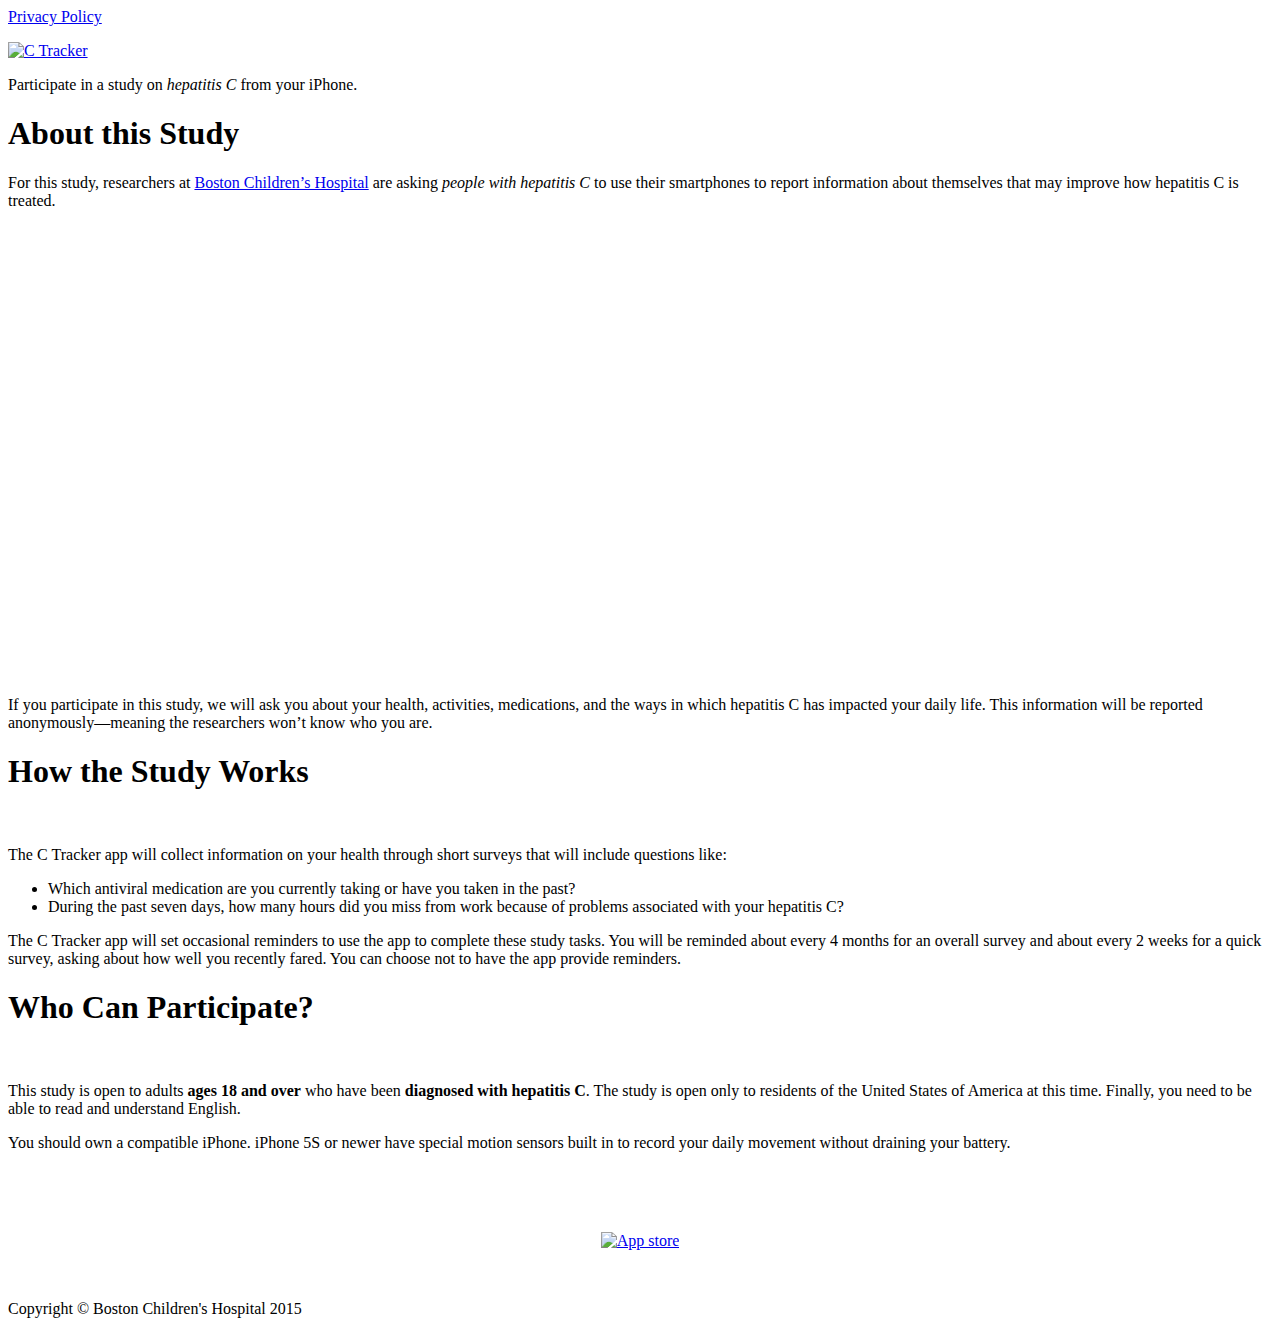
==== index.html @ 18237670 "Typo" ====
<!DOCTYPE html>
<html>
<head>
	<title>C Tracker</title>
	
	<meta http-equiv="X-UA-Compatible" content="IE=edge,chrome=1" />
	<meta http-equiv="Content-Type" content="text/html; charset=utf-8" />
	<link rel="icon" href="static/favicon.png" type="image/png" />
	
	<meta name="viewport" content="initial-scale=1.0, maximum-scale=1.0" />
	<meta name="apple-mobile-web-app-capable" content="no" />
	<meta name="msapplication-TileColor" content="rgb(57,99,159)" />
	<meta name="msapplication-TileImage" content="static/icon-144.png" />
	
	<link rel="apple-touch-icon" sizes="76x76" href="static/icon-76.png" /><!-- non-retina iPad iOS 7+ -->
	<link rel="apple-touch-icon" sizes="120x120" href="static/icon-60@2x.png" /><!-- retina iPhones @2x iOS 7+ -->
	<link rel="apple-touch-icon" sizes="152x152" href="static/icon-76@2x.png" /><!-- retina iPads iOS 7+ -->
	<link rel="apple-touch-icon" sizes="180x180" href="static/icon-60@3x.png" /><!-- retina iPhones @3x iOS 7+ -->
	
	<link rel="stylesheet" type="text/css" href="http://fonts.googleapis.com/css?family=Delius">
	<link rel="stylesheet" type="text/css" href="static/style.css">
</head>
<body>
	<header>
		<div>
			<a href="PrivacyPolicy.html">Privacy Policy</a>
		</div>
	</header>
	<div id="container">
		<div id="content">
			<p id="logo">
				<a href="/"><img src="static/C-Tracker.png" alt="C Tracker"></a>
			</p>
			
			<p class="intro">
				Participate in a study on <i>hepatitis&nbsp;C</i> from your iPhone.
			</p>
			
			<h1>About this Study</h1>
			<p>
				For this study, researchers at <a href="http://www.childrenshospital.org" target="_blank">Boston Children’s Hospital</a> are asking <i>people with hepatitis&nbsp;C</i> to use their smartphones to report information about themselves that may improve how hepatitis&nbsp;C is treated.
			</p>
			<p class="video">
				<iframe src="http://player.vimeo.com/video/137903483" data-config-url="https://player.vimeo.com/video/137903483/config?byline=0&amp;bypass_privacy=1&amp;context=clip.review&amp;default_to_hd=1&amp;like=0&amp;portrait=0&amp;share=0&amp;title=0&amp;watch_later=0&amp;s=8d815fbe32aaf8cddedc898b39e63be40d2e4a94" width="800px" height="450px" frameborder="0" style="border:0" allowfullscreen=""></iframe>
			</p>
			<p>
				If you participate in this study, we will ask you about your health, activities, medications, and the ways in which hepatitis&nbsp;C has impacted your daily life.
				This information will be reported anonymously—meaning the researchers won’t know who you are.
			</p>
			
			<h1>How the Study Works</h1>
			<img class="float-right" src="static/HowItWorks.png" alt="">
			<p>
				The C&nbsp;Tracker app will collect information on your health through short surveys that will include questions like:
				<ul>
					<li>Which antiviral medication are you currently taking or have you taken in the past?</li>
					<li>During the past seven days, how many hours did you miss from work because of problems associated with your hepatitis&nbsp;C?</li>
				</ul>
			</p>
			<p>
				The C&nbsp;Tracker app will set occasional reminders to use the app to complete these study tasks.
				You will be reminded about every 4 months for an overall survey and about every 2 weeks for a quick survey, asking about how well you recently fared.
				You can choose not to have the app provide reminders.
			</p>
			
			<h1>Who Can Participate?</h1>
			<img class="float-left" src="static/WhoCanParticipate.png" alt="">
			<p>
				This study is open to adults <b>ages 18 and over</b> who have been <b>diagnosed with hepatitis&nbsp;C</b>.
				The study is open only to residents of the United States of America at this time.
				Finally, you need to be able to read and understand English.
			</p>
			<p>
				You should own a compatible iPhone.
				iPhone 5S or newer have special motion sensors built in to record your daily movement without draining your battery.
			</p>
			
			<p style="margin-top:5em; text-align:center;">
				<a class="my-svg-container" href="http://c-tracker.org/store">
					<img class="appstore" src="static/AppStore.svg" alt="App store">
				</a>
			</p>
		</div>
	</div>
	<footer>
		<p><a href="http://www.chip.org">
			<img src="static/ResearchInstitute.png" alt="">
		</a></p>
		<p>Copyright © Boston Children's Hospital 2015</p>
	</footer>
</body>
</html>
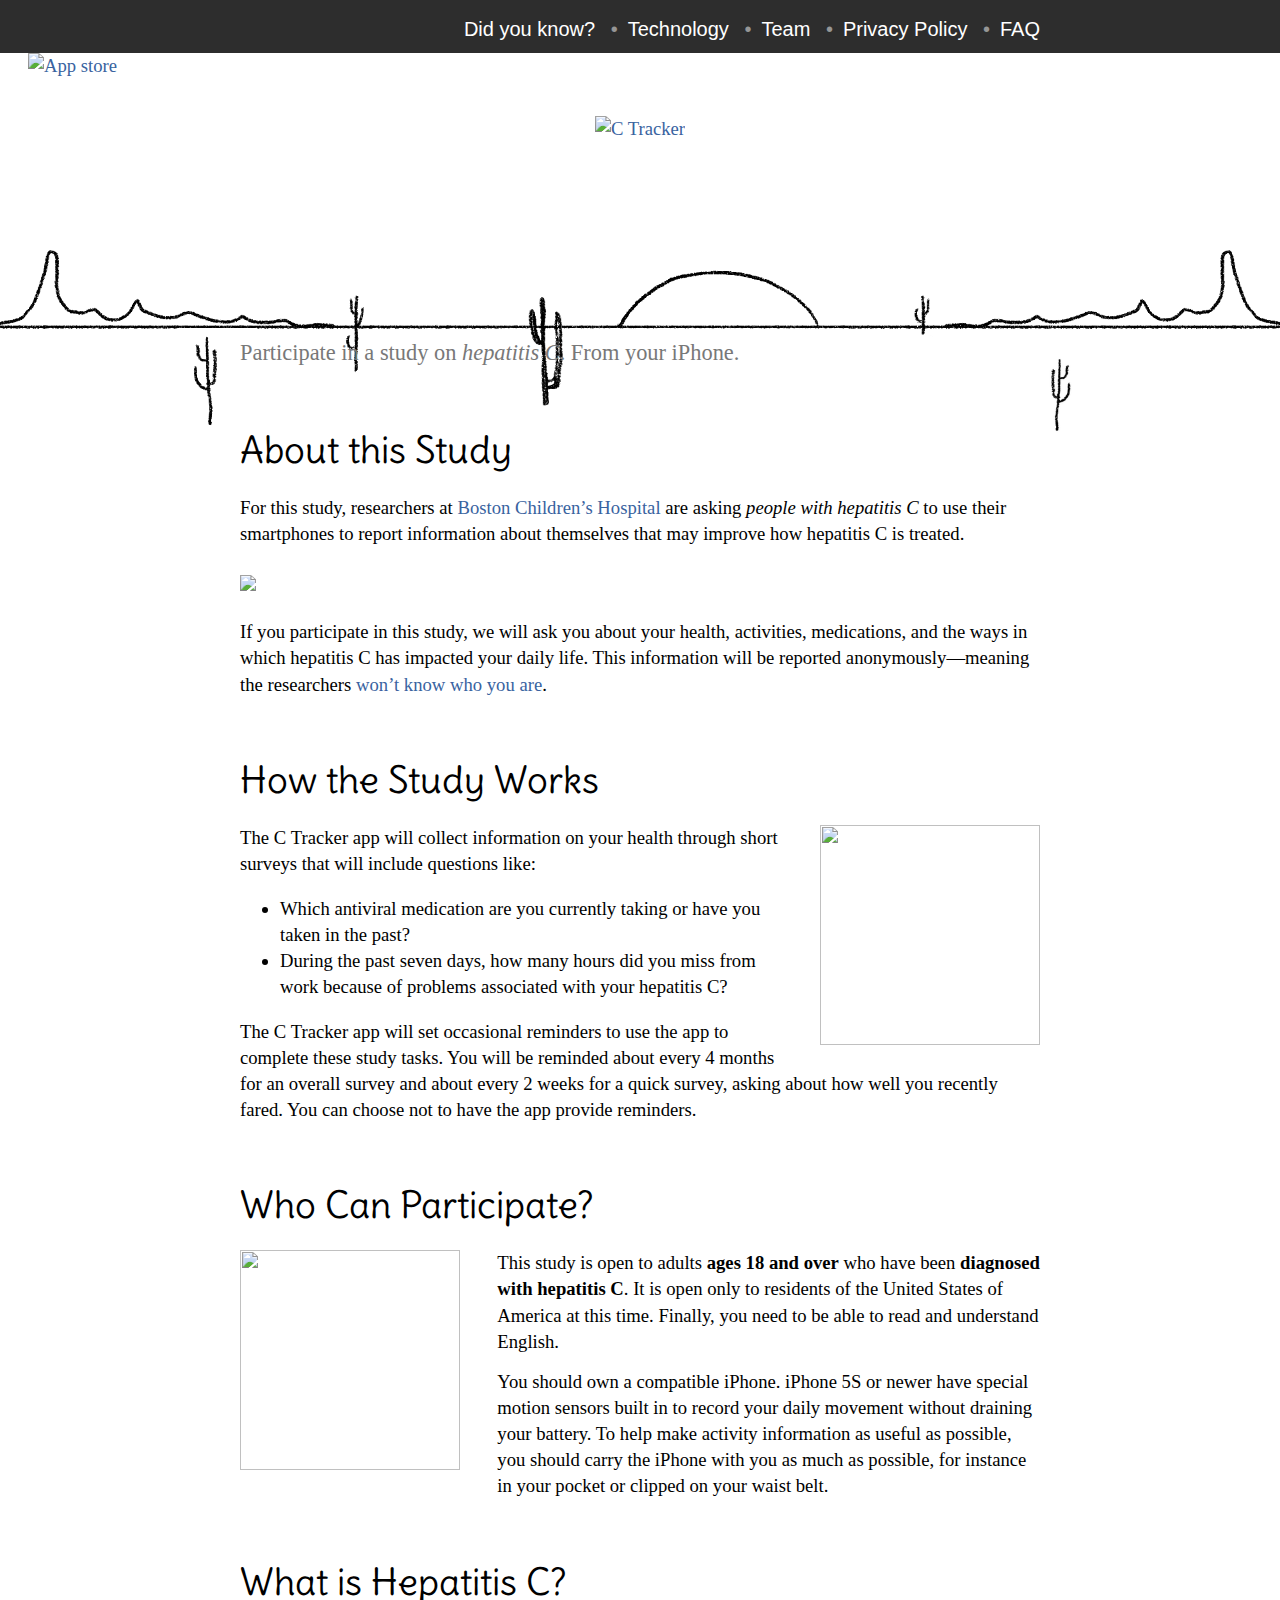
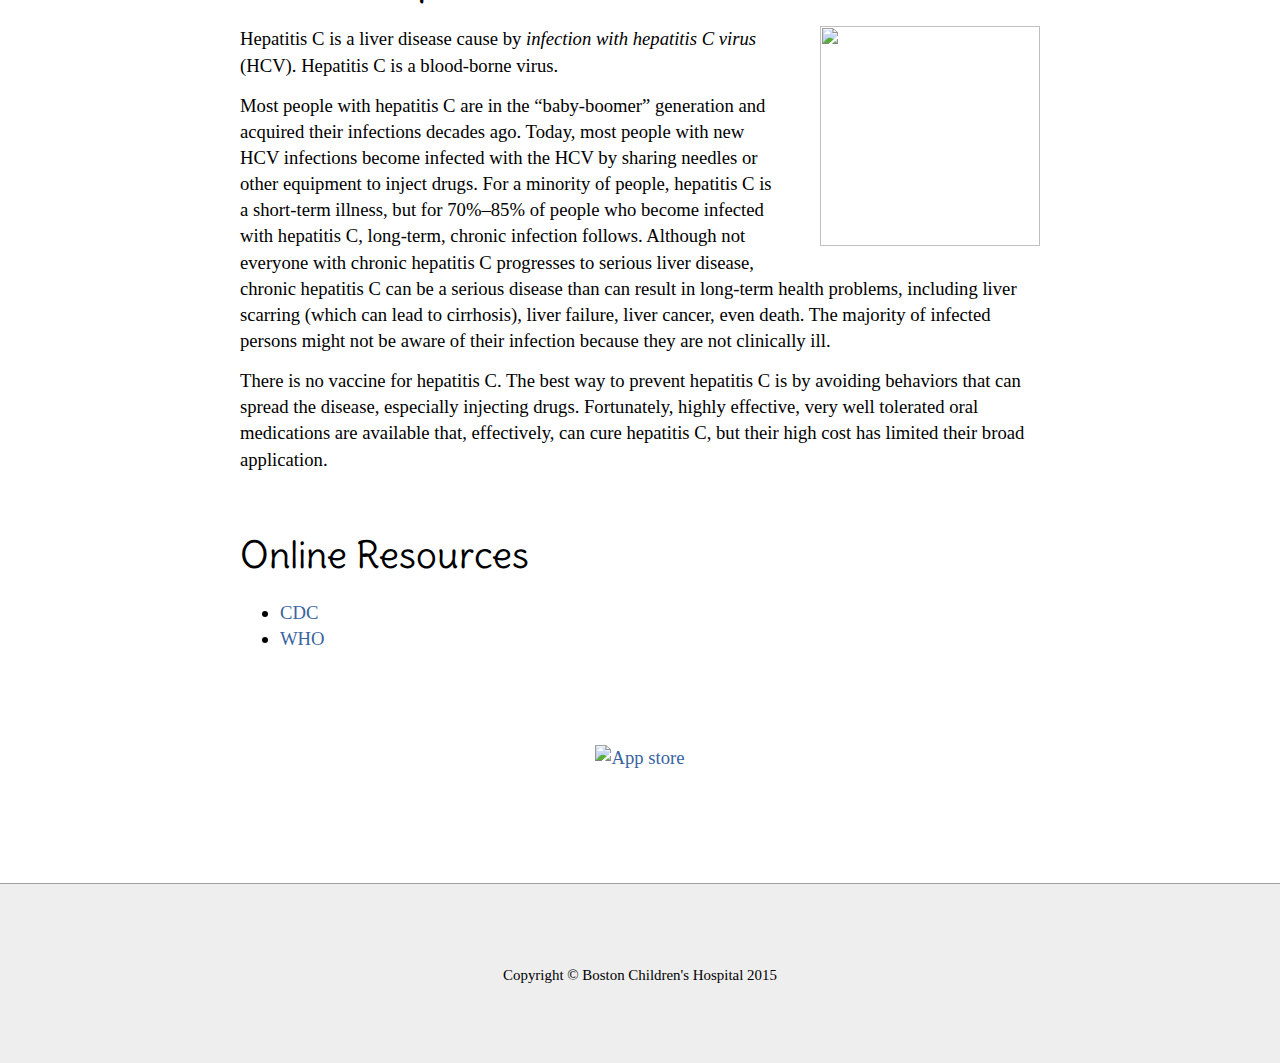
==== commit fc45b5e3: "Update Vimeo URL" ====
--- a/index.html
+++ b/index.html
@@ -3,19 +3,20 @@
 <head>
 	<title>C Tracker</title>
 	
-	<meta http-equiv="X-UA-Compatible" content="IE=edge,chrome=1" />
-	<meta http-equiv="Content-Type" content="text/html; charset=utf-8" />
-	<link rel="icon" href="static/favicon.png" type="image/png" />
+	<meta http-equiv="X-UA-Compatible" content="IE=edge,chrome=1">
+	<meta http-equiv="Content-Type" content="text/html; charset=utf-8">
+	<link rel="icon" href="static/favicon.png" type="image/png">
 	
-	<meta name="viewport" content="initial-scale=1.0, maximum-scale=1.0" />
-	<meta name="apple-mobile-web-app-capable" content="no" />
-	<meta name="msapplication-TileColor" content="rgb(57,99,159)" />
-	<meta name="msapplication-TileImage" content="static/icon-144.png" />
+	<meta name="viewport" content="initial-scale=1.0, maximum-scale=1.0">
+	<meta name="apple-mobile-web-app-capable" content="no">
+	<meta name="apple-itunes-app" content="app-id=997038282">
+	<meta name="msapplication-TileColor" content="rgb(57,99,159)">
+	<meta name="msapplication-TileImage" content="static/Icon-144.png">
 	
-	<link rel="apple-touch-icon" sizes="76x76" href="static/icon-76.png" /><!-- non-retina iPad iOS 7+ -->
-	<link rel="apple-touch-icon" sizes="120x120" href="static/icon-60@2x.png" /><!-- retina iPhones @2x iOS 7+ -->
-	<link rel="apple-touch-icon" sizes="152x152" href="static/icon-76@2x.png" /><!-- retina iPads iOS 7+ -->
-	<link rel="apple-touch-icon" sizes="180x180" href="static/icon-60@3x.png" /><!-- retina iPhones @3x iOS 7+ -->
+	<link rel="apple-touch-icon" sizes="76x76" href="static/Icon-76.png"><!-- non-retina iPad iOS 7+ -->
+	<link rel="apple-touch-icon" sizes="120x120" href="static/Icon-60@2x.png"><!-- retina iPhones @2x iOS 7+ -->
+	<link rel="apple-touch-icon" sizes="152x152" href="static/Icon-76@2x.png"><!-- retina iPads iOS 7+ -->
+	<link rel="apple-touch-icon" sizes="180x180" href="static/Icon-60@3x.png"><!-- retina iPhones @3x iOS 7+ -->
 	
 	<link rel="stylesheet" type="text/css" href="http://fonts.googleapis.com/css?family=Delius">
 	<link rel="stylesheet" type="text/css" href="static/style.css">
@@ -23,70 +24,119 @@
 <body>
 	<header>
 		<div>
-			<a href="PrivacyPolicy.html">Privacy Policy</a>
+			<ul class="navi">
+				<li><a href="http://c-tracker.tumblr.com" target="_blank">Did you know?</a></li>
+				<li><a href="http://c3-pro.chip.org" target="_blank">Technology</a></li>
+				<li><a href="team.html">Team</a></li>
+				<li><a href="PrivacyPolicy.html">Privacy Policy</a></li>
+				<li><a href="FAQ.html">FAQ</a></li>
+			</ul>
 		</div>
 	</header>
 	<div id="container">
+		<div class="download-top">
+			<a href="http://c-tracker.org/store">
+				<img class="appstore" src="static/AppStore.svg" alt="App store">
+			</a>
+		</div>
 		<div id="content">
 			<p id="logo">
-				<a href="/"><img src="static/C-Tracker.png" alt="C Tracker"></a>
+				<a href="index.html"><img src="static/C-Tracker.png" srcset="static/C-Tracker@2x.png 2x, static/C-Tracker@3x.png 3x" alt="C Tracker"></a>
 			</p>
 			
-			<p class="intro">
-				Participate in a study on <i>hepatitis&nbsp;C</i> from your iPhone.
-			</p>
-			
-			<h1>About this Study</h1>
-			<p>
-				For this study, researchers at <a href="http://www.childrenshospital.org" target="_blank">Boston Children’s Hospital</a> are asking <i>people with hepatitis&nbsp;C</i> to use their smartphones to report information about themselves that may improve how hepatitis&nbsp;C is treated.
-			</p>
-			<p class="video">
-				<iframe src="http://player.vimeo.com/video/137903483" data-config-url="https://player.vimeo.com/video/137903483/config?byline=0&amp;bypass_privacy=1&amp;context=clip.review&amp;default_to_hd=1&amp;like=0&amp;portrait=0&amp;share=0&amp;title=0&amp;watch_later=0&amp;s=8d815fbe32aaf8cddedc898b39e63be40d2e4a94" width="800px" height="450px" frameborder="0" style="border:0" allowfullscreen=""></iframe>
-			</p>
-			<p>
-				If you participate in this study, we will ask you about your health, activities, medications, and the ways in which hepatitis&nbsp;C has impacted your daily life.
-				This information will be reported anonymously—meaning the researchers won’t know who you are.
-			</p>
-			
-			<h1>How the Study Works</h1>
-			<img class="float-right" src="static/HowItWorks.png" alt="">
-			<p>
-				The C&nbsp;Tracker app will collect information on your health through short surveys that will include questions like:
-				<ul>
-					<li>Which antiviral medication are you currently taking or have you taken in the past?</li>
-					<li>During the past seven days, how many hours did you miss from work because of problems associated with your hepatitis&nbsp;C?</li>
-				</ul>
-			</p>
-			<p>
-				The C&nbsp;Tracker app will set occasional reminders to use the app to complete these study tasks.
-				You will be reminded about every 4 months for an overall survey and about every 2 weeks for a quick survey, asking about how well you recently fared.
-				You can choose not to have the app provide reminders.
-			</p>
-			
-			<h1>Who Can Participate?</h1>
-			<img class="float-left" src="static/WhoCanParticipate.png" alt="">
-			<p>
-				This study is open to adults <b>ages 18 and over</b> who have been <b>diagnosed with hepatitis&nbsp;C</b>.
-				The study is open only to residents of the United States of America at this time.
-				Finally, you need to be able to read and understand English.
-			</p>
-			<p>
-				You should own a compatible iPhone.
-				iPhone 5S or newer have special motion sensors built in to record your daily movement without draining your battery.
-			</p>
-			
-			<p style="margin-top:5em; text-align:center;">
-				<a class="my-svg-container" href="http://c-tracker.org/store">
-					<img class="appstore" src="static/AppStore.svg" alt="App store">
-				</a>
-			</p>
+<p class="intro">
+	Participate in a study on <i>hepatitis&nbsp;C</i>. From your iPhone.
+</p>
+
+<h1>About this Study</h1>
+<p>
+	For this study, researchers at <a href="http://www.childrenshospital.org" target="_blank">Boston Children’s Hospital</a> are asking <i>people with hepatitis&nbsp;C</i> to use their smartphones to report information about themselves that may improve how hepatitis&nbsp;C is treated.
+</p>
+<div class="video iframe">
+    <img class="ratio" src="static/16x9.png">
+    <iframe src="http://player.vimeo.com/video/138267018" width="800px" height="450px" frameborder="0" allowfullscreen=""></iframe>
+</div>
+<p>
+	If you participate in this study, we will ask you about your health, activities, medications, and the ways in which hepatitis&nbsp;C has impacted your daily life.
+	This information will be reported anonymously—meaning the researchers <a href="PrivacyPolicy.html">won’t know who you are</a>.
+</p>
+
+<h1>How the Study Works</h1>
+<img class="float-right" src="static/HowItWorks.png" srcset="static/HowItWorks@2x.png 2x, static/HowItWorks@3x.png 3x" alt="">
+<p>
+	The C&nbsp;Tracker app will collect information on your health through short surveys that will include questions like:
+	<ul>
+		<li>Which antiviral medication are you currently taking or have you taken in the past?</li>
+		<li>During the past seven days, how many hours did you miss from work because of problems associated with your hepatitis&nbsp;C?</li>
+	</ul>
+</p>
+<p>
+	The C&nbsp;Tracker app will set occasional reminders to use the app to complete these study tasks.
+	You will be reminded about every 4 months for an overall survey and about every 2 weeks for a quick survey, asking about how well you recently fared.
+	You can choose not to have the app provide reminders.
+</p>
+
+<h1>Who Can Participate?</h1>
+<img class="float-left" src="static/WhoCanParticipate.png" srcset="static/WhoCanParticipate@2x.png 2x, static/WhoCanParticipate@3x.png 3x" alt="">
+<p>
+	This study is open to adults <b>ages 18 and over</b> who have been <b>diagnosed with hepatitis&nbsp;C</b>.
+	It is open only to residents of the United States of America at this time.
+	Finally, you need to be able to read and understand English.
+</p>
+<p>
+	You should own a compatible iPhone.
+	iPhone 5S or newer have special motion sensors built in to record your daily movement without draining your battery.
+	To help make activity information as useful as possible, you should carry the iPhone with you as much as possible, for instance in your pocket or clipped on your waist belt.
+</p>
+
+<h1>What is Hepatitis&nbsp;C?</h1>
+<img class="float-right" src="static/HepC.png" srcset="static/HepC@2x.png 2x, static/HepC@3x.png 3x" alt="">
+<p>
+	Hepatitis&nbsp;C is a liver disease cause by <i>infection with hepatitis&nbsp;C virus</i> (HCV).
+	Hepatitis&nbsp;C is a blood-borne virus.
+</p>
+<p>
+	Most people with hepatitis&nbsp;C are in the “baby-boomer” generation and acquired their infections decades ago.
+	Today, most people with new HCV infections become infected with the HCV by sharing needles or other equipment to inject drugs.
+	For a minority of people, hepatitis&nbsp;C is a short-term illness, but for 70%–85% of people who become infected with hepatitis&nbsp;C, long-term, chronic infection follows.
+	Although not everyone with chronic hepatitis&nbsp;C progresses to serious liver disease, chronic hepatitis&nbsp;C can be a serious disease than can result in long-term health problems, including liver scarring (which can lead to cirrhosis), liver failure, liver cancer, even death.
+	The majority of infected persons might not be aware of their infection because they are not clinically ill.
+</p>
+<p>
+	There is no vaccine for hepatitis&nbsp;C.
+	The best way to prevent hepatitis&nbsp;C is by avoiding behaviors that can spread the disease, especially injecting drugs.
+	Fortunately, highly effective, very well tolerated oral medications are available that, effectively, can cure hepatitis&nbsp;C, but their high cost has limited their broad application.
+</p>
+
+<h1>Online Resources</h1>
+<ul>
+	<li><a href="http://www.cdc.gov/hepatitis/hcv/">CDC</a></li>
+	<li><a href="http://www.who.int/mediacentre/factsheets/fs164/en/">WHO</a></li>
+</ul>
+
+<p class="download">
+	<a href="http://c-tracker.org/store">
+		<img class="appstore" src="static/AppStore.svg" alt="App store">
+	</a>
+</p>
+
 		</div>
 	</div>
 	<footer>
 		<p><a href="http://www.chip.org">
-			<img src="static/ResearchInstitute.png" alt="">
+			<img class="institute" src="static/ResearchInstitute-web.png" srcset="static/ResearchInstitute-web@2x.png 2x, static/ResearchInstitute-web@3x.png 3x" alt="">
 		</a></p>
 		<p>Copyright © Boston Children's Hospital 2015</p>
 	</footer>
+	<script>
+		(function(i,s,o,g,r,a,m){i['GoogleAnalyticsObject']=r;i[r]=i[r]||function(){
+					(i[r].q=i[r].q||[]).push(arguments)},i[r].l=1*new Date();a=s.createElement(o),
+				m=s.getElementsByTagName(o)[0];a.async=1;a.src=g;m.parentNode.insertBefore(a,m)
+		})(window,document,'script','//www.google-analytics.com/analytics.js','ga');
+
+		ga('create', 'UA-67311633-1', 'auto');
+		ga('send', 'pageview');
+
+	</script>
 </body>
-</html>
+</html>--- a/static/style.css
+++ b/static/style.css
@@ -0,0 +1,221 @@
+
+html, body {
+	margin: 0; padding: 0;
+	background-color: rgb(238,238,238);
+}
+body {
+	font: normal 400 14pt/1.4 "Georgia Pro", Georgia, serif;
+}
+h1, h2, h3, h4, h5 {
+	font-family: Delius, serif; font-weight: 500;
+}
+h1 {
+	clear: both;
+	margin: 1.5em 0 0.5em;
+}
+p {
+	margin: 0.75em 0 0;
+}
+a {
+	text-decoration: none;
+	color: rgb(57,99,159);
+}
+a:hover {
+	text-decoration: underline;
+}
+a:visited {
+	-webkit-text-decoration-style: dotted; text-decoration-style: dotted;
+}
+
+header {
+	background-color: rgb(45,45,45);
+}
+footer {
+	min-height: 6em;
+	margin: 0; padding: 2em 0 4em;
+	font-size: 0.8em; text-align: center;
+	border-top: 1px solid rgb(160,160,160);
+}
+
+#container {
+	min-height: 70%;
+	padding: 0 1.5em 4em;
+	background: white url("background.png") center 6em no-repeat;
+}
+
+#content {
+	max-width: 800px;
+	margin: 0 auto; padding: 0 0 2em;
+}
+
+#logo {
+	margin: 0; padding: 2.5em 0 12em;
+	text-align: center;
+}
+
+
+/* Classes */
+
+ul.navi {
+	margin: 0; padding: 0;
+	list-style-type: none;
+	color: rgba(255,255,255,0.5);
+}
+.navi li:before, .navi li:hover:before, .navi li::before, .navi li:hover::before {
+	content: "•";
+	margin: 0 0.5em;
+	text-decoration: none;
+}
+
+.intro {
+	margin-top: 2em;
+	font-size: 1.2em; color: rgb(120,120,120);
+}
+
+.video {
+	margin: 1.5em 0;
+}
+.iframe {
+	position: relative;
+}
+.iframe .ratio {
+	display: block;
+	width: 100%; height: auto;
+}
+.iframe iframe {
+	position: absolute;
+	top: 0; left: 0; width: 100%; height: 100%;
+}
+
+.float-left {
+	float: left;
+	margin: 0 2em 0.5em 0;
+	width: 220px; height: 220px;
+}
+
+.float-right {
+	float: right;
+	margin: 0 0 0.5em 2em;
+	width: 220px; height: 220px;
+}
+
+.download {
+	margin-top: 5em; text-align: center;
+}
+.appstore {
+	width: 180px;
+}
+
+
+/* Header & Footer */
+header div {
+	max-width: 800px;
+	margin: 0 auto; padding: 0.75em 0 0.5em;
+	text-align: right;
+	font: normal 300 15pt/1.4 "Helvetica Neue Thin", "Helvetica Neue", Helvetica, Arial, sans-serif;
+}
+header div a {
+	color: white;
+}
+
+footer p {
+	margin-top: 2em;
+}
+footer p:first-child {
+	margin-top: 0;
+}
+
+
+/* Dynamic Layout */
+
+/* phones */
+@media screen and (max-width: 480px) {
+	body {
+		font-size: 12pt;
+	}
+	h1 {
+		font-size: 1.7em;
+	}
+	header div {
+		padding-left: 15px; padding-right: 15px;
+		font-size: 13pt;
+	}
+	#container {
+		padding-bottom: 2em;
+		background-size: 600px 84px; background-position: center 5em;
+	}
+	#logo {
+		padding: 1em 0 2em;
+	}
+	#logo img {
+		width: 80%;
+	}
+	.float-left {
+		width: 110px; height: 110px;
+	}
+	.float-right {
+		width: 110px; height: 110px;
+	}
+	.download {
+		margin-top: 3em;
+	}
+	.institute {
+		width: 220px;
+	}
+}
+
+@media screen and (max-width: 350px) {
+	#container {
+		background-position: center 4em;
+	}
+}
+
+/* tablets and up */
+@media screen and (min-width: 480px) {
+	.navi li {
+		display: inline-block;
+	}
+	.navi li:first-child:before, .navi li:first-child::before {
+		content: "";
+	}
+}
+
+/* tablets */
+@media screen and (min-width: 480px) and (max-width: 1024px) {
+	body {
+		font-size: 12pt;
+	}
+	h1 {
+		font-size: 1.7em;
+	}
+	header div {
+		padding: 0.5em 20px 0.33em;
+		font-size: 13pt;
+	}
+	#container {
+		background-size: 1024px 143px; background-position: center 6em;
+	}
+	#logo {
+		padding: 1.25em 0 4em;
+	}
+	#logo img {
+		width: 333px;
+	}
+}
+
+/* standard */
+@media screen and (min-width: 1024px) and (max-width: 1920px) {
+	#container {
+		background-size: 1920px 269px; background-position: center 8em;
+	}
+	#logo {
+		padding: 2em 0 8em;
+	}
+}
+@media screen and (min-width: 3000px) {
+	#container {
+		background-size: 100%;
+	}
+}
+
+
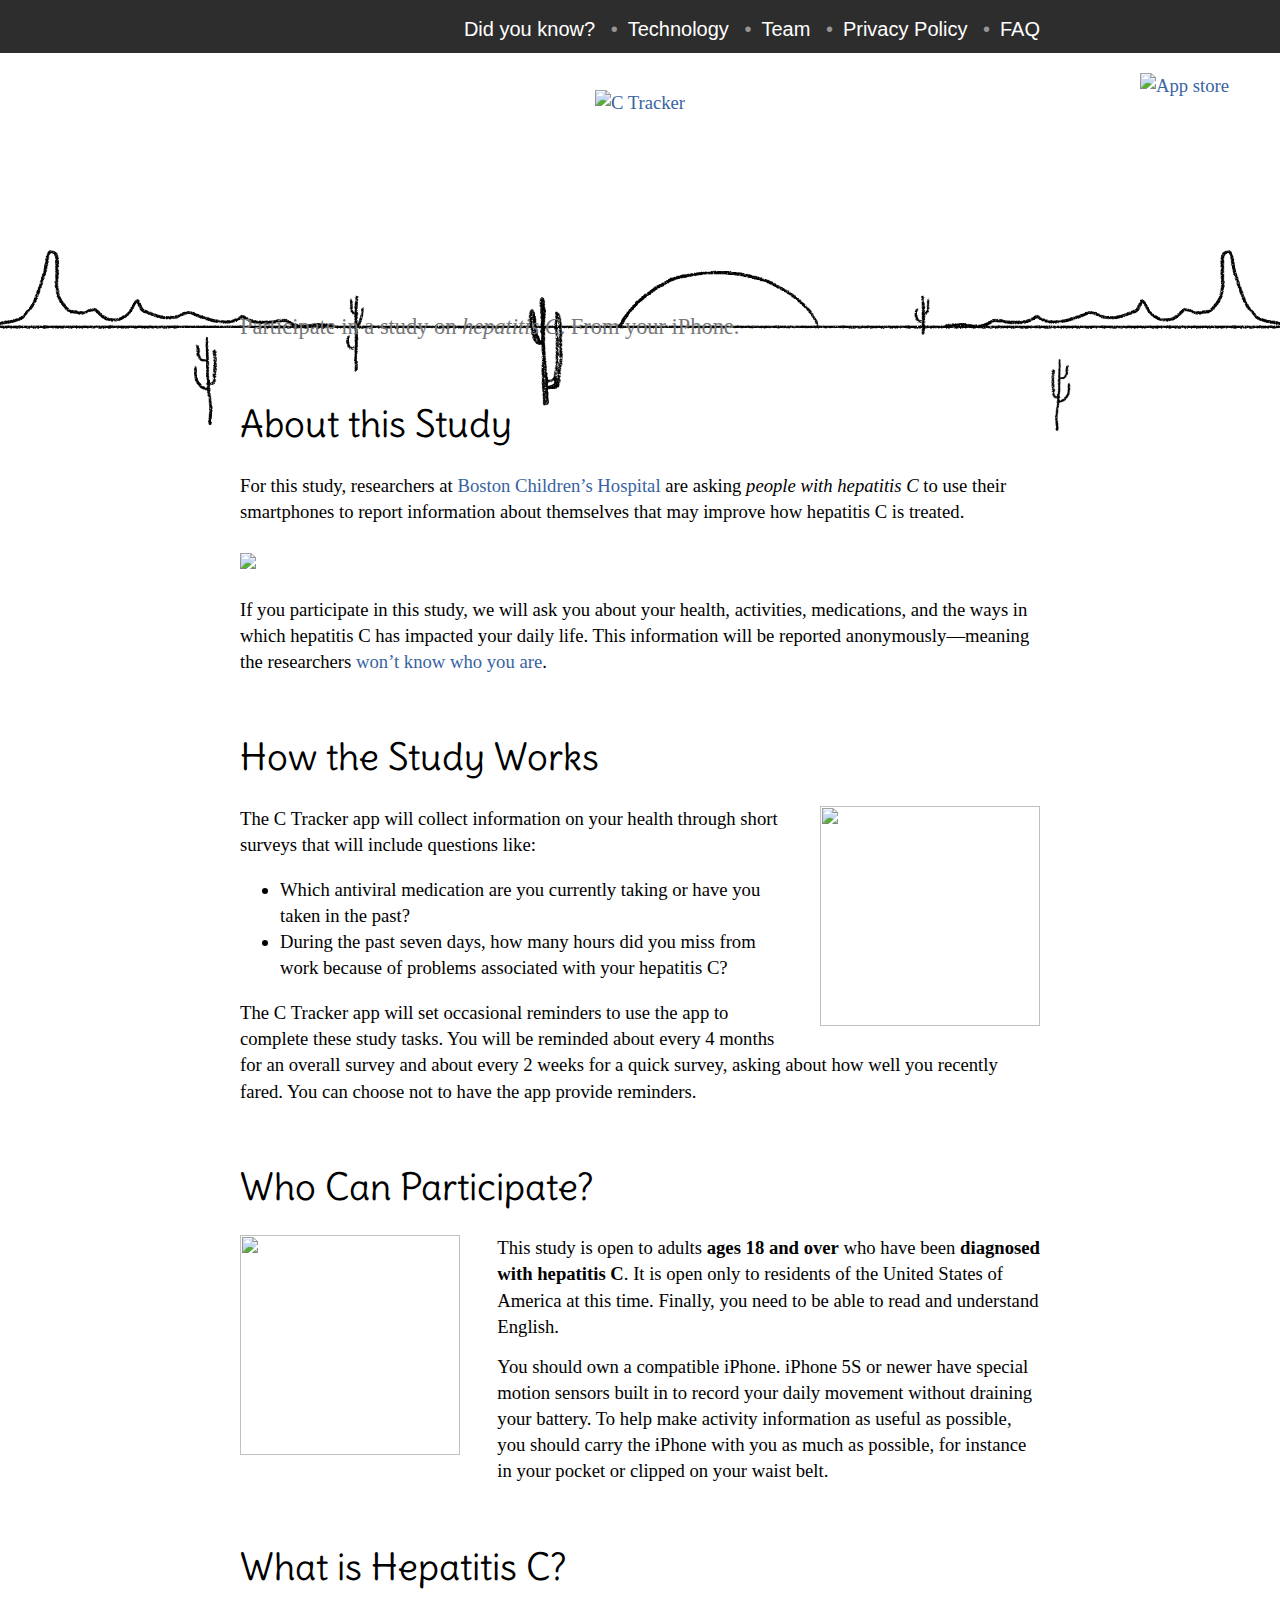
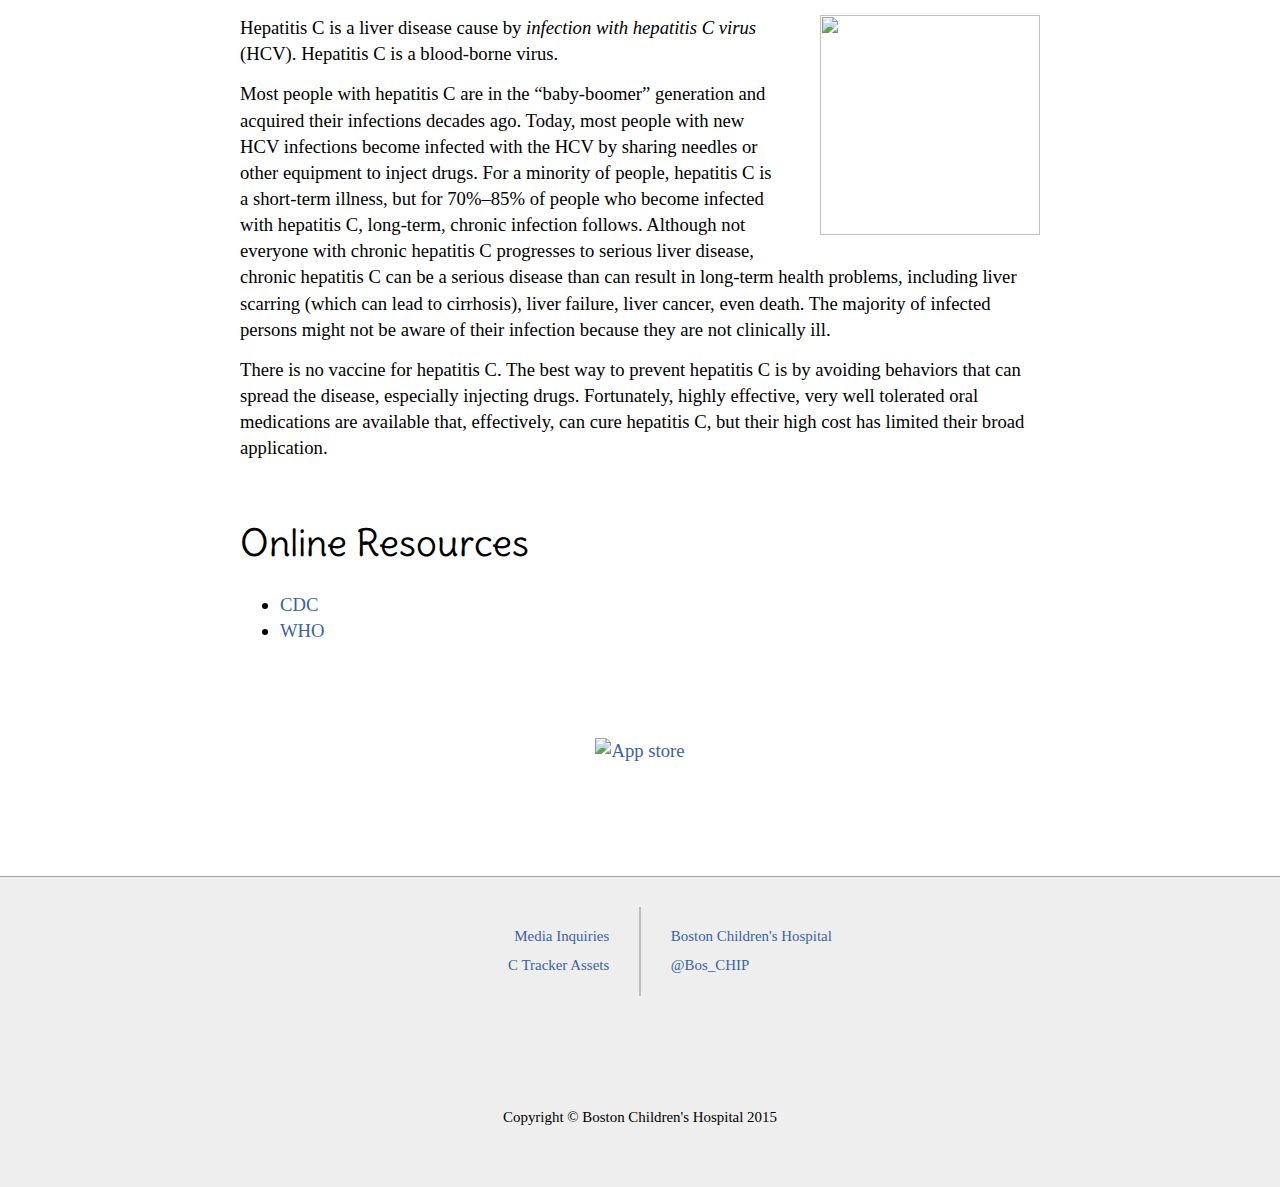
==== commit 1ba4f822: "Add assets and other stuff to the footer" ====
--- a/index.html
+++ b/index.html
@@ -39,7 +39,7 @@
 				<img class="appstore" src="static/AppStore.svg" alt="App store">
 			</a>
 		</div>
-		<div id="content">
+		<div class="content main">
 			<p id="logo">
 				<a href="index.html"><img src="static/C-Tracker.png" srcset="static/C-Tracker@2x.png 2x, static/C-Tracker@3x.png 3x" alt="C Tracker"></a>
 			</p>
@@ -123,7 +123,18 @@
 		</div>
 	</div>
 	<footer>
-		<p><a href="http://www.chip.org">
+		<div class="content resources">
+			<p>
+				<a href="http://www.childrenshospital.org/news-and-events/resources-for-reporters/contact-media-relations" target="_blank">Media Inquiries</a><br>
+				<a href="assets.html">C Tracker Assets</a>
+			</p>
+			<div class="center"></div>
+			<p>
+				<a href="http://www.childrenshospital.org" target="_blank">Boston Children's Hospital</a><br>
+				<a href="https://twitter.com/Bos_CHIP" target="_blank">@Bos_CHIP</a>
+			</p>
+		</div>
+		<p><a href="http://www.chip.org" target="_blank">
 			<img class="institute" src="static/ResearchInstitute-web.png" srcset="static/ResearchInstitute-web@2x.png 2x, static/ResearchInstitute-web@3x.png 3x" alt="">
 		</a></p>
 		<p>Copyright © Boston Children's Hospital 2015</p>
--- a/static/style.css
+++ b/static/style.css
@@ -11,7 +11,10 @@
 }
 h1 {
 	clear: both;
-	margin: 1.5em 0 0.5em;
+	margin: 1.5em 0 0.6em;
+}
+h2 {
+	margin: 1.5em 0 0.7em;
 }
 p {
 	margin: 0.75em 0 0;
@@ -38,14 +41,18 @@
 }
 
 #container {
+	position: relative;
 	min-height: 70%;
 	padding: 0 1.5em 4em;
 	background: white url("background.png") center 6em no-repeat;
 }
 
-#content {
+.content {
 	max-width: 800px;
-	margin: 0 auto; padding: 0 0 2em;
+	margin: 0 auto; padding: 0;
+}
+.content.main {
+	padding: 0 0 2em;
 }
 
 #logo {
@@ -102,10 +109,16 @@
 .download {
 	margin-top: 5em; text-align: center;
 }
+.download-top {
+	position: absolute;
+	top: 20px; right: 20px; width: 120px;
+}
 .appstore {
 	width: 180px;
 }
-
+.download-top .appstore {
+	width: 100%;
+}
 
 /* Header & Footer */
 header div {
@@ -118,11 +131,29 @@
 	color: white;
 }
 
-footer p {
+footer > p {
 	margin-top: 2em;
 }
-footer p:first-child {
+footer > p:first-child {
 	margin-top: 0;
+}
+footer .resources {
+	margin-bottom: 4em;
+	display: -ms-flexbox; display: flex;
+	line-height: 200%;
+}
+footer .resources p {
+	width: 50%;
+	margin: 0; padding: 1em 0;
+	text-align: right;
+}
+footer .resources p:last-child {
+	text-align: left;
+}
+footer .resources .center {
+	width: 2px;
+	margin: 0 2em; padding: 0;
+	background-color: rgba(0,0,0,0.2);
 }
 
 
@@ -141,7 +172,7 @@
 		font-size: 13pt;
 	}
 	#container {
-		padding-bottom: 2em;
+		padding: 0 1em 2em;
 		background-size: 600px 84px; background-position: center 5em;
 	}
 	#logo {
@@ -203,6 +234,12 @@
 	}
 }
 
+@media screen and (max-width: 1024px) {
+	.download-top {
+		display: none;
+	}
+}
+
 /* standard */
 @media screen and (min-width: 1024px) and (max-width: 1920px) {
 	#container {
